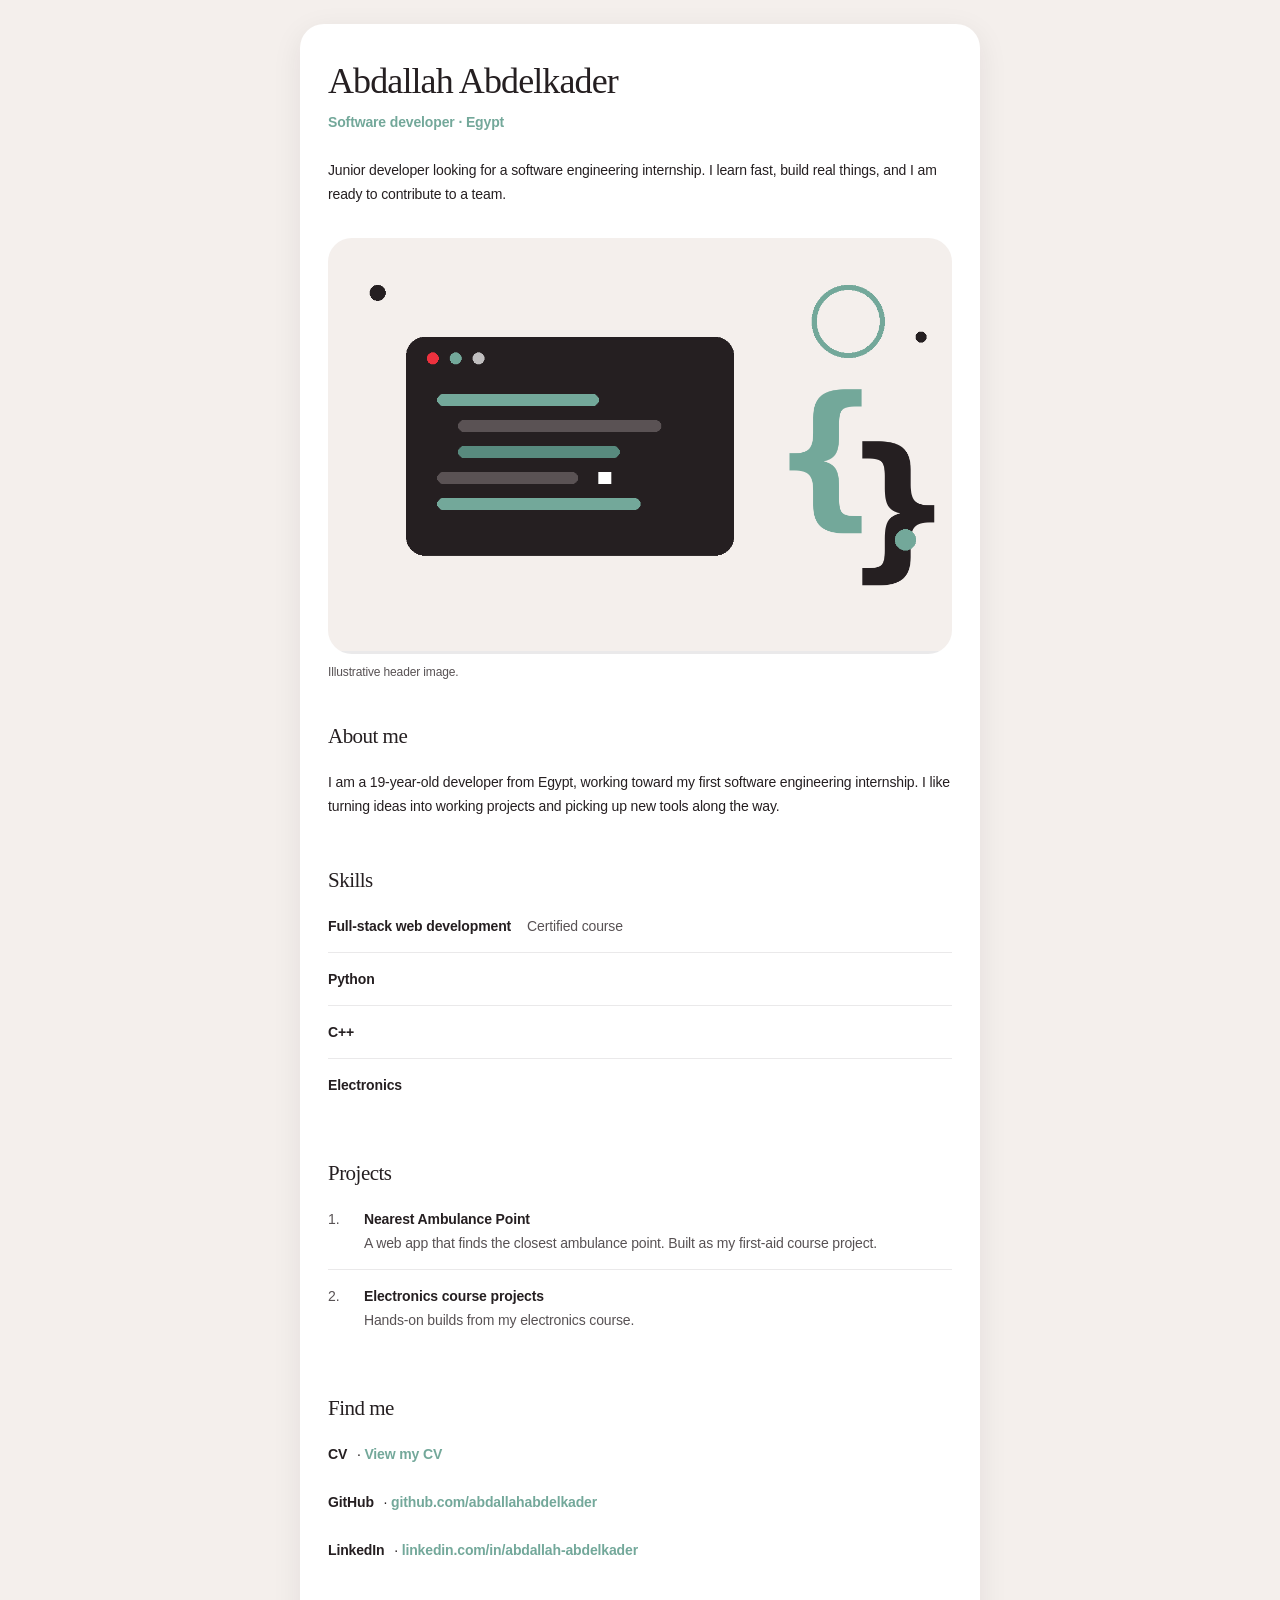
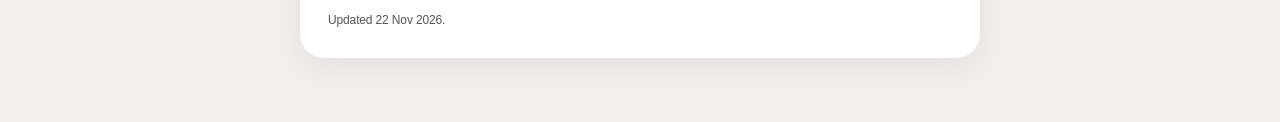
==== index.html @ 347682cd "Add my portfolio and CV" ====
<!DOCTYPE html>
<html lang="en">
<head>
    <meta charset="UTF-8">
    <meta name="viewport" content="width=device-width, initial-scale=1.0">
    <meta name="description" content="Abdallah Abdelkader, software developer based in Egypt.">
    <title>Abdallah Abdelkader</title>
    <link rel="stylesheet" href="style.css">
</head>
<body>
    <main class="card">
        <h1>Abdallah Abdelkader</h1>
        <p class="tagline">Software developer &middot; Egypt</p>
        <p class="intro">Junior developer looking for a software engineering internship. I learn fast, build real things, and I am ready to contribute to a team.</p>

        <img class="hero" src="hero.png" alt="Abstract illustration of code blocks in ink and teal on a warm sand background">
        <p class="caption">Illustrative header image.</p>

        <section>
            <h2>About me</h2>
            <p>I am a 19-year-old developer from Egypt, working toward my first software engineering internship. I like turning ideas into working projects and picking up new tools along the way.</p>
        </section>

        <section>
            <h2>Skills</h2>
            <ul class="rows">
                <li><span class="name">Full-stack web development</span> <span class="detail">Certified course</span></li>
                <li><span class="name">Python</span></li>
                <li><span class="name">C++</span></li>
                <li><span class="name">Electronics</span></li>
            </ul>
        </section>

        <section>
            <h2>Projects</h2>
            <ul class="rows">
                <li><span class="num">1.</span> <span><span class="name">Nearest Ambulance Point</span><br><span class="detail">A web app that finds the closest ambulance point. Built as my first-aid course project.</span></span></li>
                <li><span class="num">2.</span> <span><span class="name">Electronics course projects</span><br><span class="detail">Hands-on builds from my electronics course.</span></span></li>
            </ul>
        </section>

        <section>
            <h2>Find me</h2>
            <p class="linkline"><span class="name">CV</span> &middot; <a href="cv.html">View my CV</a></p>
            <p class="linkline"><span class="name">GitHub</span> &middot; <a href="https://github.com/abdallahabdelkader">github.com/abdallahabdelkader</a></p>
            <p class="linkline"><span class="name">LinkedIn</span> &middot; <a href="https://www.linkedin.com/in/abdallah-abdelkader-303b34377">linkedin.com/in/abdallah-abdelkader</a></p>
        </section>

        <footer>Updated 22 Nov 2026.</footer>
    </main>
</body>
</html>
---- style.css ----
:root {
    --ink: #251f21;
    --ink-2: #585254;
    --teal: #73a89a;
    --sand: #f4efec;
    --hairline: #eae9ea;
    --page: #ffffff;
}

* {
    box-sizing: border-box;
    margin: 0;
    padding: 0;
}

body {
    background: var(--sand);
    color: var(--ink);
    font-family: -apple-system, BlinkMacSystemFont, "Segoe UI", Roboto, Helvetica, Arial, sans-serif;
    font-size: 14px;
    line-height: 24px;
    letter-spacing: -0.01em;
    padding: 24px 16px 64px;
}

.card {
    background: var(--page);
    max-width: 680px;
    margin: 0 auto;
    padding: 36px 28px 28px;
    border-radius: 24px;
    box-shadow: 0 8px 30px rgba(37, 31, 33, 0.08);
}

h1, h2 {
    font-family: Georgia, "Times New Roman", serif;
    font-weight: 400;
    letter-spacing: -0.025em;
}

h1 {
    font-size: 36px;
    line-height: 42px;
    margin-bottom: 8px;
}

h2 {
    font-size: 21px;
    line-height: 28px;
    margin-bottom: 20px;
}

.tagline {
    color: var(--teal);
    font-weight: 600;
    margin-bottom: 24px;
}

.intro {
    margin-bottom: 32px;
}

.hero {
    width: 100%;
    border-radius: 24px;
    display: block;
}

.caption {
    color: var(--ink-2);
    font-size: 12px;
    line-height: 20px;
    margin: 8px 0 40px;
}

section {
    margin-bottom: 48px;
}

section p {
    margin-bottom: 24px;
}

.rows {
    list-style: none;
}

.rows li {
    display: flex;
    gap: 16px;
    padding: 14px 0;
    border-bottom: 1px solid var(--hairline);
    align-items: baseline;
}

.rows li:first-child {
    padding-top: 0;
}

.rows li:last-child {
    border-bottom: none;
}

.num {
    color: var(--ink-2);
    min-width: 20px;
}

.name {
    font-weight: 600;
}

.detail {
    color: var(--ink-2);
}

.facts {
    list-style: none;
    margin-bottom: 24px;
}

.facts li {
    display: flex;
    gap: 24px;
    padding: 10px 0;
    border-bottom: 1px solid var(--hairline);
}

.facts li:last-child {
    border-bottom: none;
}

.facts .label {
    color: var(--ink-2);
    min-width: 90px;
}

a {
    color: var(--teal);
    font-weight: 600;
    text-decoration: none;
}

a:hover {
    text-decoration: underline;
}

.linkline {
    margin-bottom: 24px;
}

.linkline .name {
    margin-right: 6px;
}

footer {
    color: var(--ink-2);
    font-size: 12px;
    line-height: 20px;
}

@media (max-width: 480px) {
    body {
        padding: 12px 8px 48px;
    }

    .card {
        padding: 24px 18px 20px;
        border-radius: 20px;
    }

    h1 {
        font-size: 28px;
        line-height: 36px;
    }

    .rows li {
        gap: 10px;
    }

    .rows li > span:last-child {
        min-width: 0;
    }
}
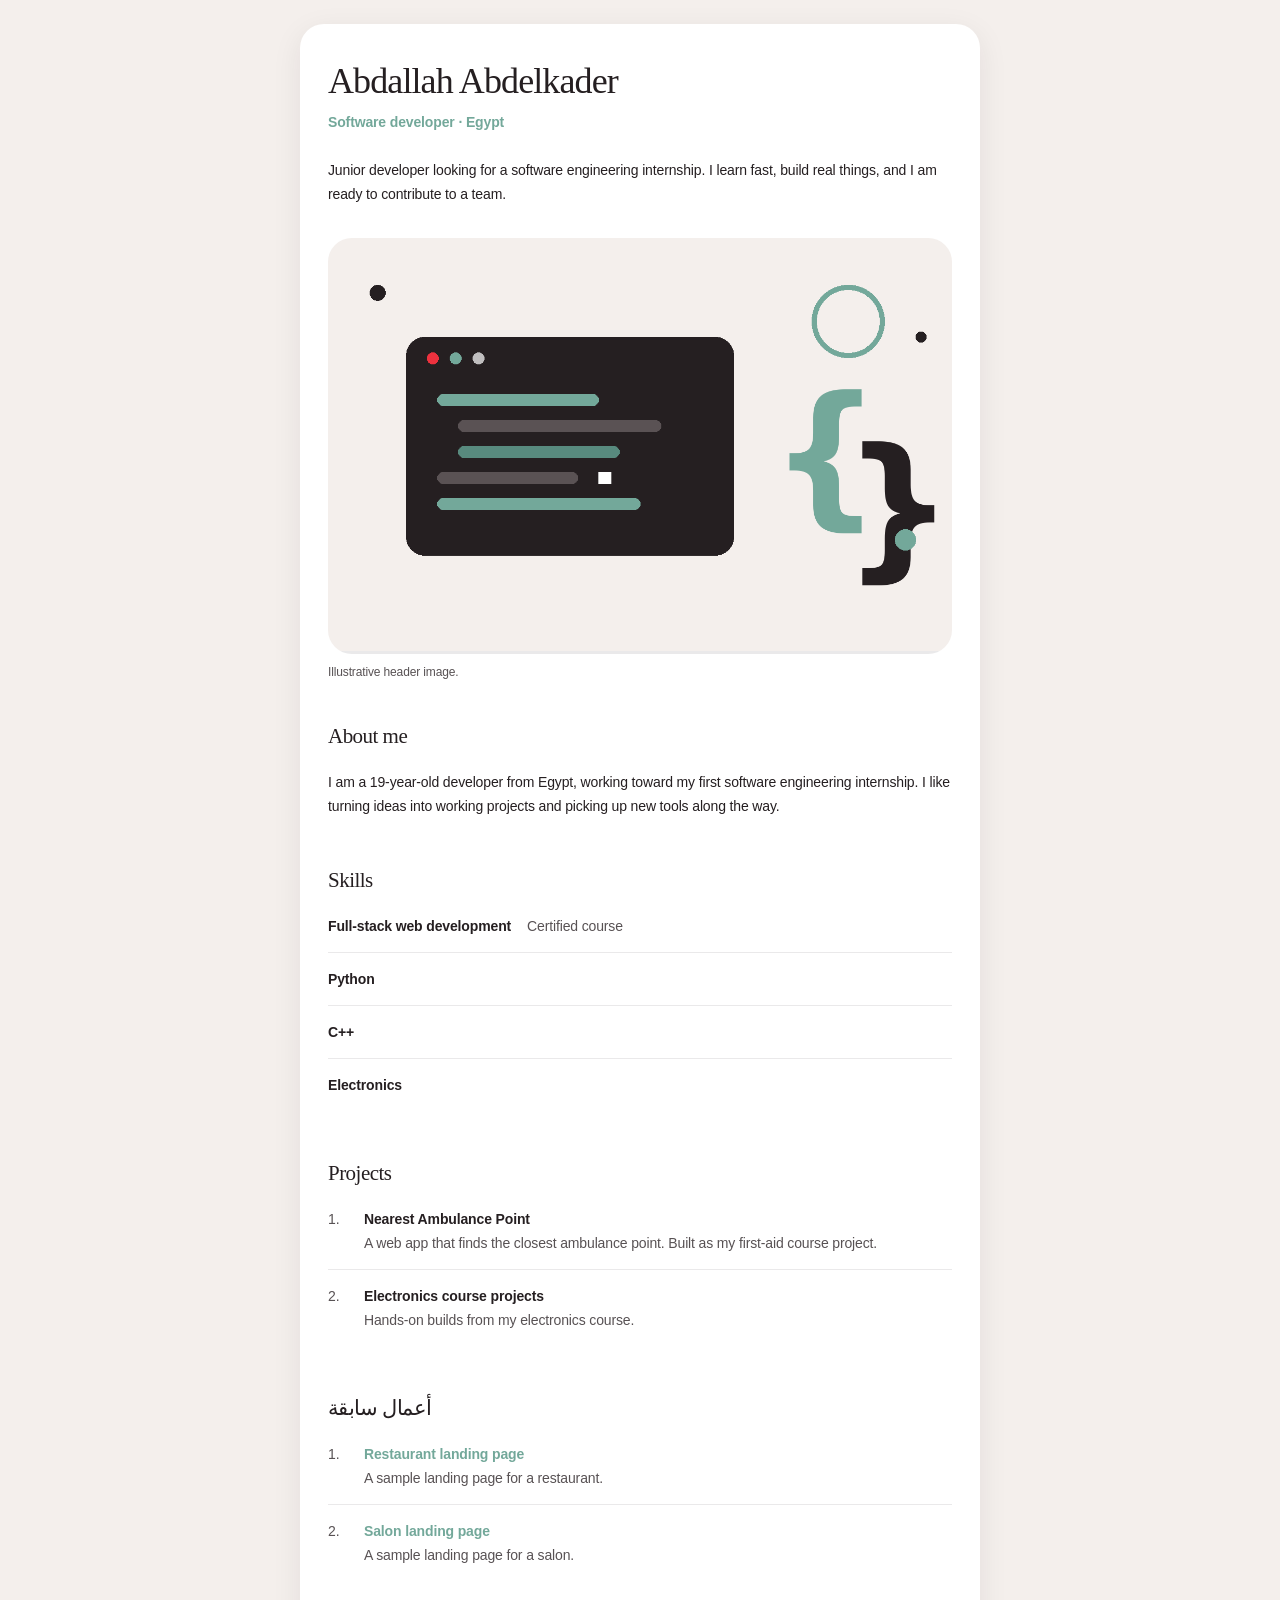
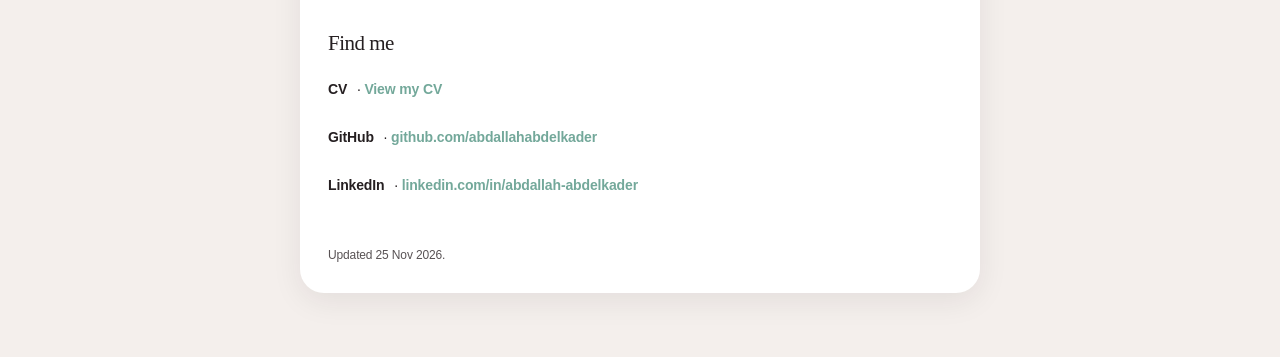
==== commit 845e0336: "Add previous work samples Added previous work section with restaurant and salon landing pages." ====
--- a/index.html
+++ b/index.html
@@ -40,13 +40,21 @@
         </section>
 
         <section>
+            <h2>أعمال سابقة</h2>
+            <ul class="rows">
+                <li><span class="num">1.</span> <span><a class="name" href="/restaurant/">Restaurant landing page</a><br><span class="detail">A sample landing page for a restaurant.</span></span></li>
+                <li><span class="num">2.</span> <span><a class="name" href="/salon/">Salon landing page</a><br><span class="detail">A sample landing page for a salon.</span></span></li>
+            </ul>
+        </section>
+
+        <section>
             <h2>Find me</h2>
             <p class="linkline"><span class="name">CV</span> &middot; <a href="cv.html">View my CV</a></p>
             <p class="linkline"><span class="name">GitHub</span> &middot; <a href="https://github.com/abdallahabdelkader">github.com/abdallahabdelkader</a></p>
             <p class="linkline"><span class="name">LinkedIn</span> &middot; <a href="https://www.linkedin.com/in/abdallah-abdelkader-303b34377">linkedin.com/in/abdallah-abdelkader</a></p>
         </section>
 
-        <footer>Updated 22 Nov 2026.</footer>
+        <footer>Updated 25 Nov 2026.</footer>
     </main>
 </body>
 </html>
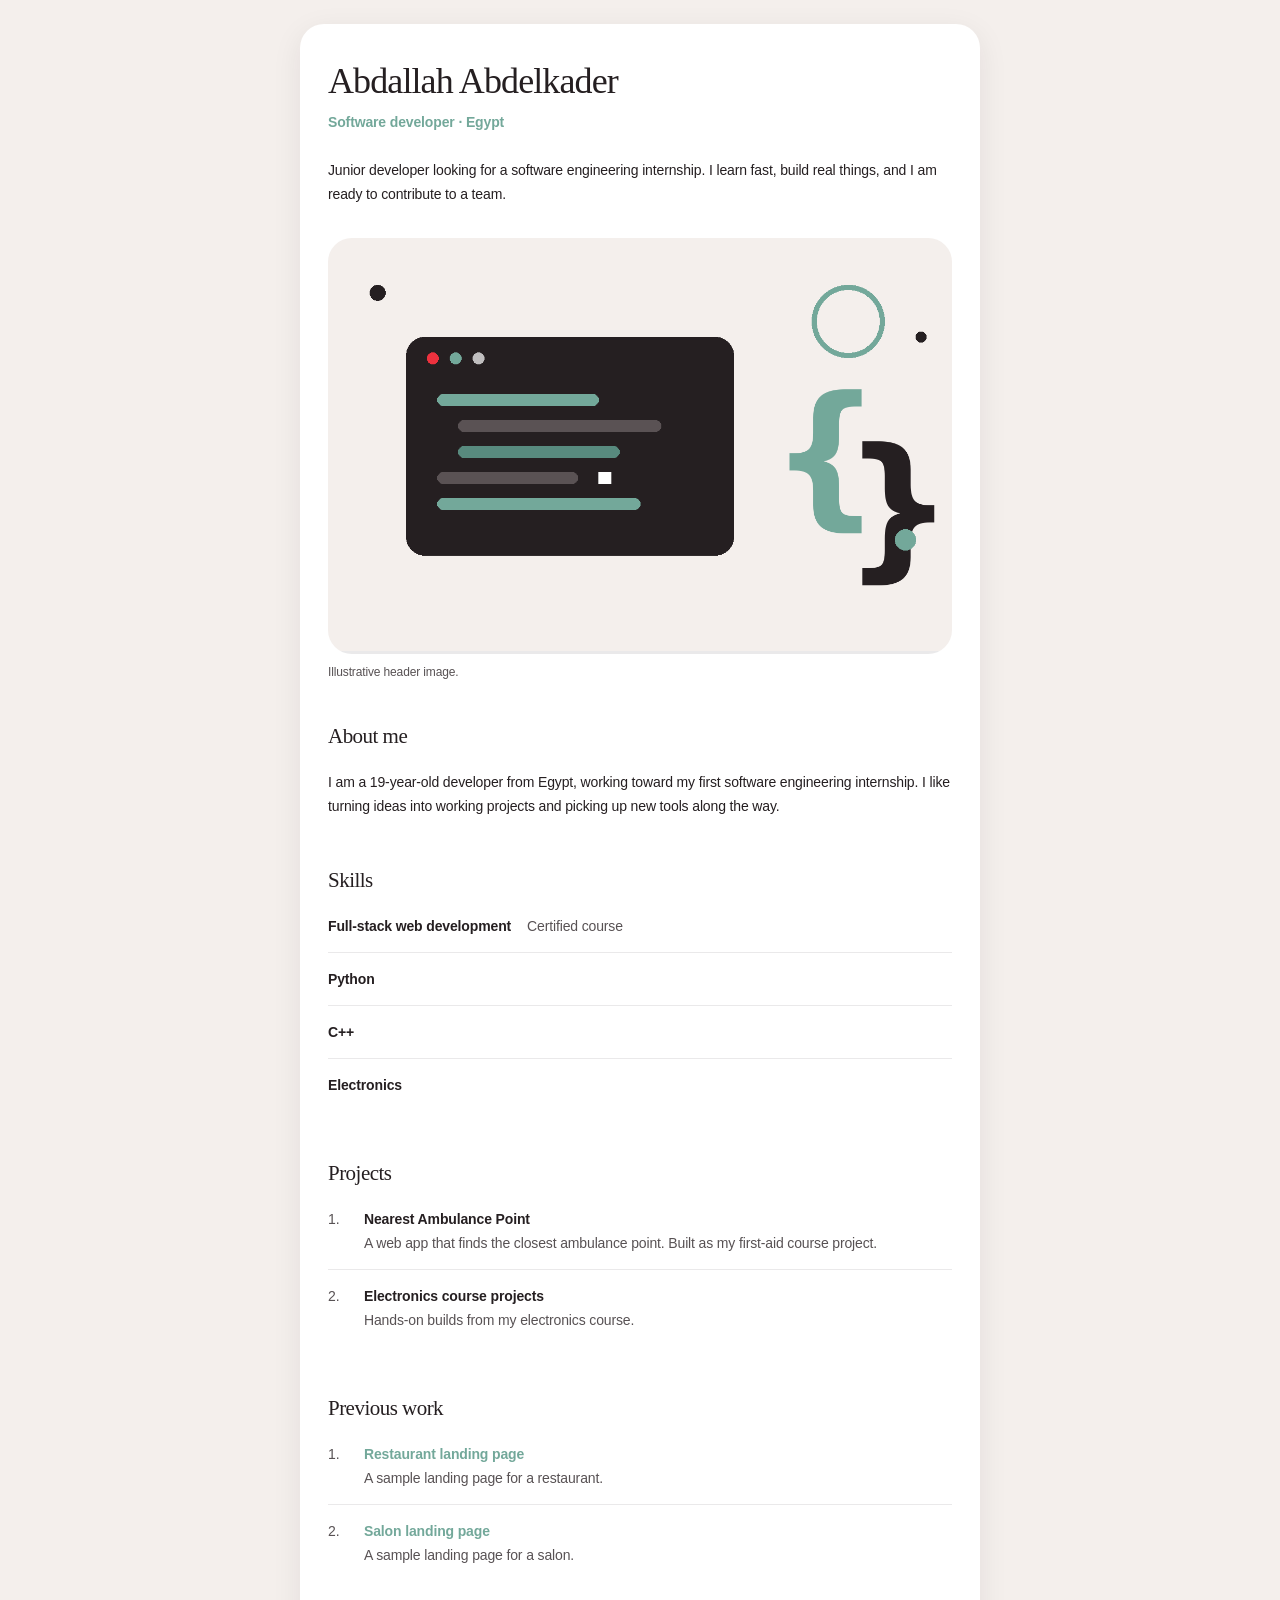
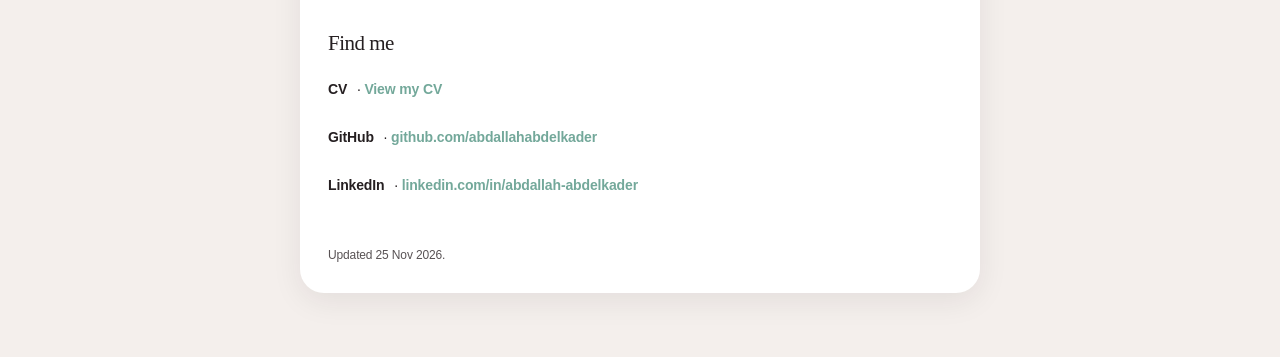
==== commit 7898bcc2: "Replace Arabic heading with English translation" ====
--- a/index.html
+++ b/index.html
@@ -40,7 +40,7 @@
         </section>
 
         <section>
-            <h2>أعمال سابقة</h2>
+            <h2>Previous work</h2>
             <ul class="rows">
                 <li><span class="num">1.</span> <span><a class="name" href="/restaurant/">Restaurant landing page</a><br><span class="detail">A sample landing page for a restaurant.</span></span></li>
                 <li><span class="num">2.</span> <span><a class="name" href="/salon/">Salon landing page</a><br><span class="detail">A sample landing page for a salon.</span></span></li>
